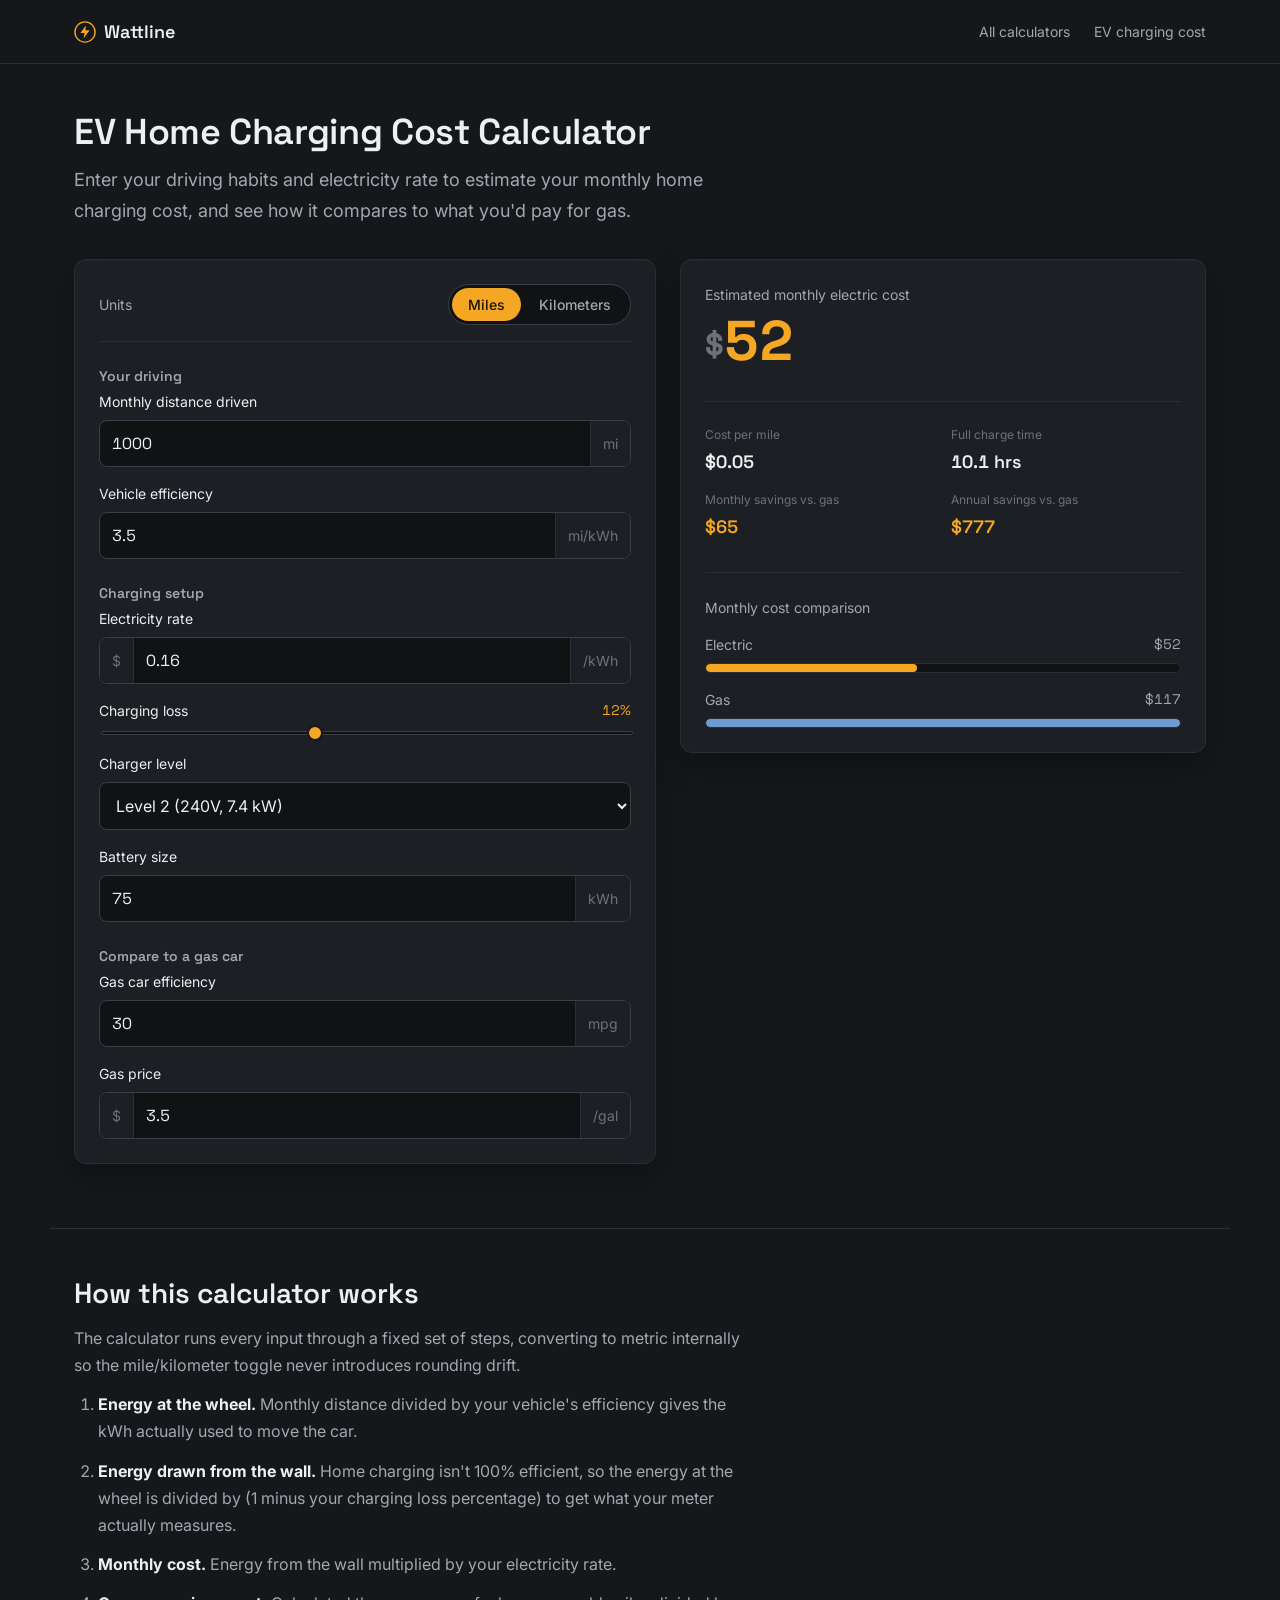
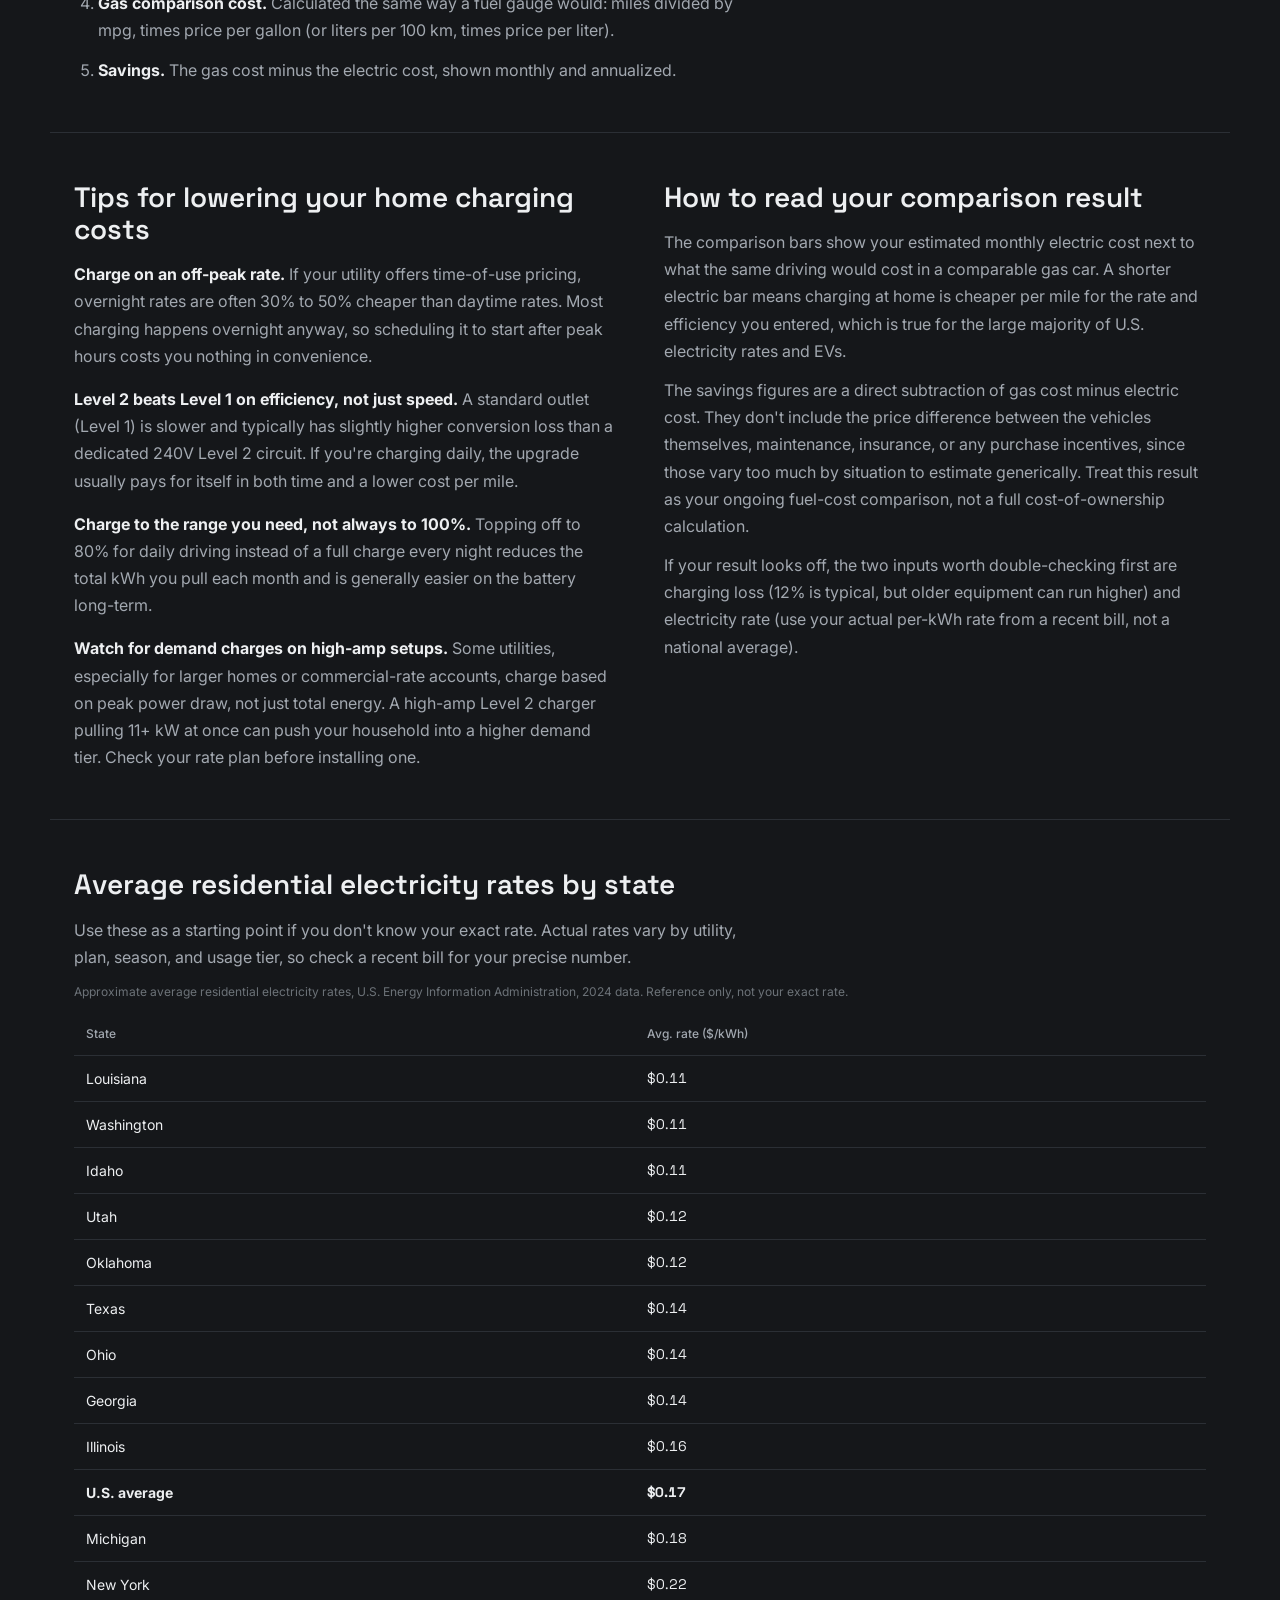
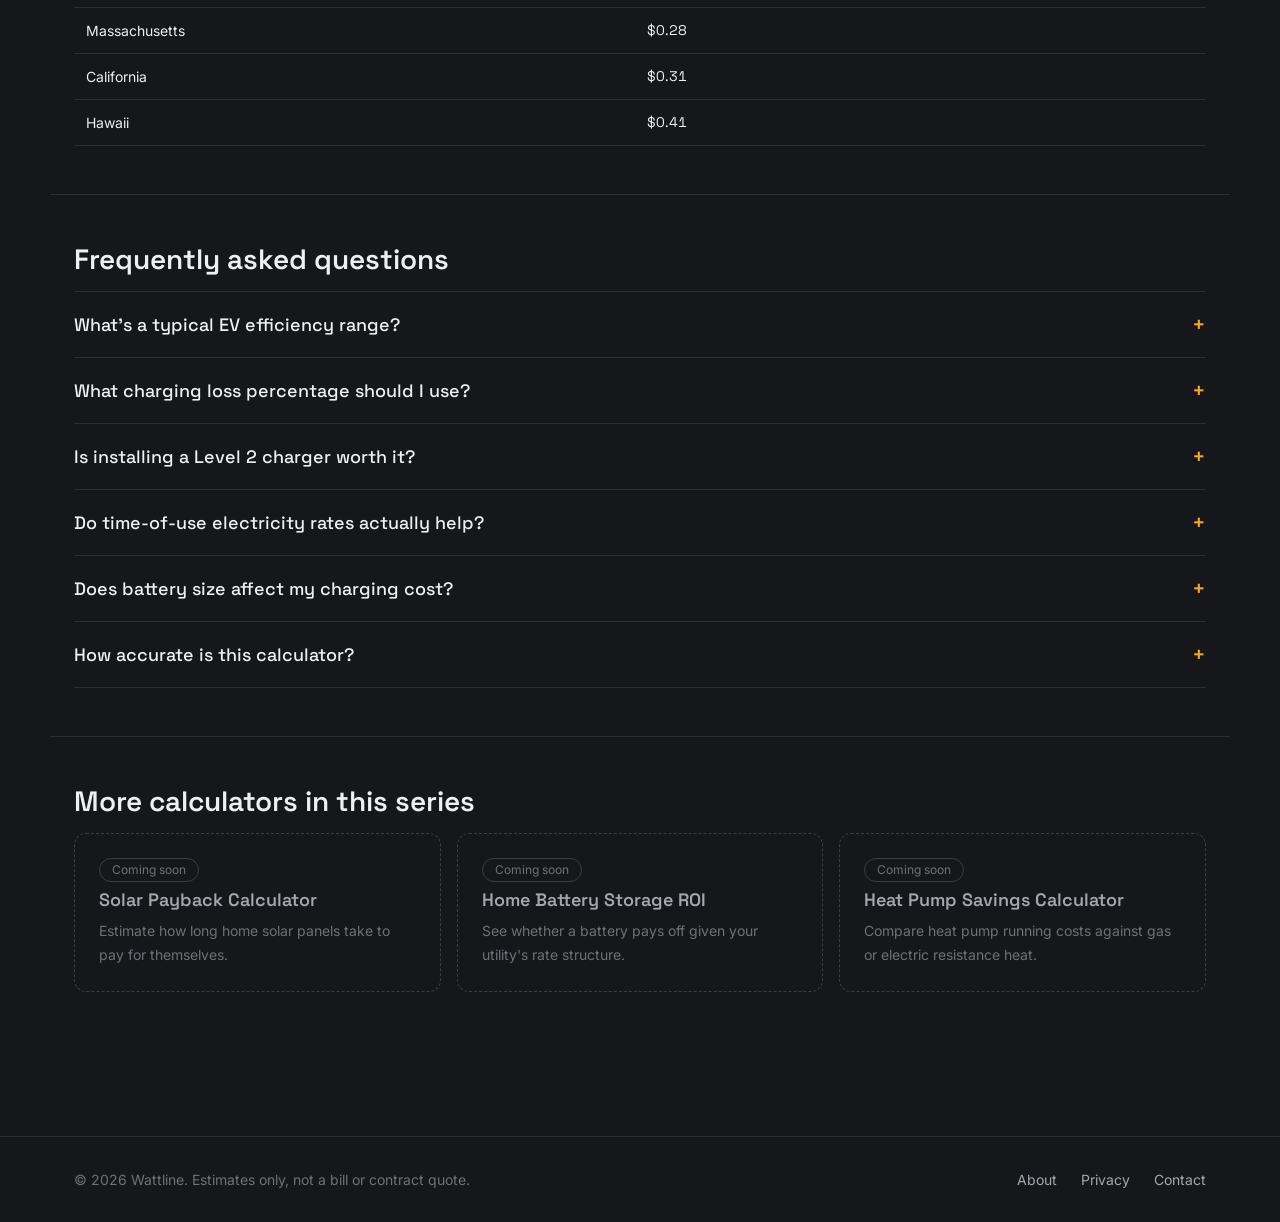
==== ev-charging-calculator/index.html @ 9387ff5a "Initial EV calculator tool Co-Authored-By: Claude Sonnet 5 <noreply@anthropic.com>" ====
<!DOCTYPE html>
<html lang="en">
<head>
  <meta charset="UTF-8" />
  <meta name="viewport" content="width=device-width, initial-scale=1.0" />
  <title>EV Home Charging Cost Calculator | Wattline</title>
  <meta
    name="description"
    content="Estimate your monthly EV home charging cost, compare it to a gas car, and see how much you'll save. Accounts for charging loss, charger level, and electricity rate."
  />
  <link rel="canonical" href="https://wattline.example/ev-charging-calculator/" />

  <meta property="og:type" content="website" />
  <meta property="og:title" content="EV Home Charging Cost Calculator" />
  <meta
    property="og:description"
    content="Estimate your monthly EV home charging cost and see how it compares to gas."
  />
  <meta property="og:url" content="https://wattline.example/ev-charging-calculator/" />

  <link rel="preconnect" href="https://fonts.googleapis.com" />
  <link rel="preconnect" href="https://fonts.gstatic.com" crossorigin />
  <link
    href="https://fonts.googleapis.com/css2?family=Inter:wght@400;500;600&family=Space+Grotesk:wght@500;600;700&display=swap"
    rel="stylesheet"
  />

  <link rel="stylesheet" href="/shared/tokens.css" />
  <link rel="stylesheet" href="/shared/base.css" />
  <link rel="stylesheet" href="style.css" />

  <script type="application/ld+json">
    {
      "@context": "https://schema.org",
      "@type": "FAQPage",
      "mainEntity": [
        {
          "@type": "Question",
          "name": "What's a typical EV efficiency range?",
          "acceptedAnswer": {
            "@type": "Answer",
            "text": "Most electric vehicles fall between roughly 2.5 and 4.5 miles per kWh (about 1.5 to 2.8 km per kWh), depending on the vehicle's size, weight, and driving conditions. Smaller EVs and sedans tend to sit at the efficient end; larger SUVs and trucks sit lower. Cold weather and highway speeds both reduce efficiency."
          }
        },
        {
          "@type": "Question",
          "name": "What charging loss percentage should I use?",
          "acceptedAnswer": {
            "@type": "Answer",
            "text": "Home charging typically loses 8% to 15% of the electricity drawn from the wall before it reaches the battery, mostly as heat during AC-to-DC conversion. 12% is a reasonable default for a Level 2 home charger. Level 1 setups and older equipment can run slightly higher."
          }
        },
        {
          "@type": "Question",
          "name": "Is installing a Level 2 charger worth it?",
          "acceptedAnswer": {
            "@type": "Answer",
            "text": "If you drive more than a short commute daily, yes. Level 1 (a standard outlet) adds only 3 to 5 miles of range per hour, which struggles to keep up with daily driving. Level 2 adds 20 to 40 miles per hour, fully replenishes overnight, and runs slightly more efficiently, which lowers your effective cost per mile."
          }
        },
        {
          "@type": "Question",
          "name": "Do time-of-use electricity rates actually help?",
          "acceptedAnswer": {
            "@type": "Answer",
            "text": "Often, yes. Many utilities offer overnight off-peak rates that run 30% to 50% below the standard rate. Since most home charging happens overnight anyway, shifting or scheduling charging to that window can meaningfully lower your monthly cost without changing anything else about your driving."
          }
        },
        {
          "@type": "Question",
          "name": "Does battery size affect my charging cost?",
          "acceptedAnswer": {
            "@type": "Answer",
            "text": "No. Your monthly cost depends on how far you drive and how efficiently your car uses electricity, not the size of the battery. Battery size only affects how long a full charge takes and how much range you have between charges."
          }
        },
        {
          "@type": "Question",
          "name": "How accurate is this calculator?",
          "acceptedAnswer": {
            "@type": "Answer",
            "text": "It's an estimate built from the inputs you provide. Your actual utility bill can differ based on tiered pricing, time-of-use rates, seasonal adjustments, and any fixed monthly charges your utility applies. Use it to compare scenarios, not as a substitute for your bill."
          }
        }
      ]
    }
  </script>
</head>
<body>
  <div data-include="/shared/header.html"></div>

  <main>
    <section class="page-intro wrap">
      <h1>EV Home Charging Cost Calculator</h1>
      <p class="page-intro__sub">
        Enter your driving habits and electricity rate to estimate your monthly home charging
        cost, and see how it compares to what you'd pay for gas.
      </p>
    </section>

    <section class="calculator wrap" aria-labelledby="calculator-heading">
      <h2 id="calculator-heading" class="sr-only">Charging cost calculator</h2>

      <div class="calculator__grid">
        <form class="panel calc-inputs" id="calc-form">
          <div class="calc-inputs__unit-row">
            <span class="calc-inputs__unit-label">Units</span>
            <div class="unit-toggle" role="group" aria-label="Distance unit">
              <button type="button" class="unit-toggle__option" data-unit="mi" aria-pressed="true">
                Miles
              </button>
              <button type="button" class="unit-toggle__option" data-unit="km" aria-pressed="false">
                Kilometers
              </button>
            </div>
          </div>

          <fieldset class="calc-inputs__group">
            <legend>Your driving</legend>

            <div class="field">
              <label for="distance">Monthly distance driven</label>
              <div class="field__input-row">
                <input type="number" id="distance" name="distance" min="0" step="1" value="1000" inputmode="decimal" />
                <span class="field__suffix" data-suffix="distance">mi</span>
              </div>
            </div>

            <div class="field">
              <label for="efficiency">Vehicle efficiency</label>
              <div class="field__input-row">
                <input type="number" id="efficiency" name="efficiency" min="0.1" step="0.1" value="3.5" inputmode="decimal" />
                <span class="field__suffix" data-suffix="efficiency">mi/kWh</span>
              </div>
            </div>
          </fieldset>

          <fieldset class="calc-inputs__group">
            <legend>Charging setup</legend>

            <div class="field">
              <label for="rate">Electricity rate</label>
              <div class="field__input-row">
                <span class="field__prefix">$</span>
                <input type="number" id="rate" name="rate" min="0" step="0.01" value="0.16" inputmode="decimal" />
                <span class="field__suffix">/kWh</span>
              </div>
            </div>

            <div class="field">
              <label for="loss">
                Charging loss
                <span class="field__value-badge num" id="loss-value">12%</span>
              </label>
              <input type="range" id="loss" name="loss" min="0" max="30" step="1" value="12" />
            </div>

            <div class="field">
              <label for="charger">Charger level</label>
              <select id="charger" name="charger">
                <option value="1.4">Level 1 (standard outlet, 1.4 kW)</option>
                <option value="7.4" selected>Level 2 (240V, 7.4 kW)</option>
                <option value="11.5">Level 2, high-amp (240V, 11.5 kW)</option>
              </select>
            </div>

            <div class="field">
              <label for="battery">Battery size</label>
              <div class="field__input-row">
                <input type="number" id="battery" name="battery" min="1" step="1" value="75" inputmode="decimal" />
                <span class="field__suffix">kWh</span>
              </div>
            </div>
          </fieldset>

          <fieldset class="calc-inputs__group">
            <legend>Compare to a gas car</legend>

            <div class="field">
              <label for="gas-efficiency">Gas car efficiency</label>
              <div class="field__input-row">
                <input type="number" id="gas-efficiency" name="gasEfficiency" min="1" step="0.1" value="30" inputmode="decimal" />
                <span class="field__suffix" data-suffix="gasEfficiency">mpg</span>
              </div>
            </div>

            <div class="field">
              <label for="gas-price">Gas price</label>
              <div class="field__input-row">
                <span class="field__prefix">$</span>
                <input type="number" id="gas-price" name="gasPrice" min="0" step="0.01" value="3.50" inputmode="decimal" />
                <span class="field__suffix" data-suffix="gasPriceUnit">/gal</span>
              </div>
            </div>
          </fieldset>
        </form>

        <div class="panel meter" aria-live="polite">
          <p class="meter__label">Estimated monthly electric cost</p>
          <p class="meter__value">
            <span class="meter__currency">$</span><span class="num" id="out-monthly-cost">0</span>
          </p>

          <div class="meter__stats">
            <div class="meter__stat">
              <span class="meter__stat-label">Cost per <span data-unit-word="mi">mile</span></span>
              <span class="meter__stat-value num" id="out-cost-per-distance">$0.00</span>
            </div>
            <div class="meter__stat">
              <span class="meter__stat-label">Full charge time</span>
              <span class="meter__stat-value num" id="out-charge-time">0 hrs</span>
            </div>
            <div class="meter__stat">
              <span class="meter__stat-label">Monthly savings vs. gas</span>
              <span class="meter__stat-value num meter__stat-value--amber" id="out-monthly-savings">$0</span>
            </div>
            <div class="meter__stat">
              <span class="meter__stat-label">Annual savings vs. gas</span>
              <span class="meter__stat-value num meter__stat-value--amber" id="out-annual-savings">$0</span>
            </div>
          </div>

          <div class="meter__compare">
            <p class="meter__compare-label">Monthly cost comparison</p>

            <div class="compare-bar">
              <div class="compare-bar__head">
                <span>Electric</span>
                <span class="num" id="out-bar-electric-value">$0</span>
              </div>
              <div class="compare-bar__track">
                <div class="compare-bar__fill compare-bar__fill--amber" id="out-bar-electric" style="width: 0%"></div>
              </div>
            </div>

            <div class="compare-bar">
              <div class="compare-bar__head">
                <span>Gas</span>
                <span class="num" id="out-bar-gas-value">$0</span>
              </div>
              <div class="compare-bar__track">
                <div class="compare-bar__fill compare-bar__fill--blue" id="out-bar-gas" style="width: 0%"></div>
              </div>
            </div>
          </div>
        </div>
      </div>
    </section>

    <section class="content-block wrap" aria-labelledby="methodology-heading">
      <h2 id="methodology-heading">How this calculator works</h2>
      <p>
        The calculator runs every input through a fixed set of steps, converting to metric
        internally so the mile/kilometer toggle never introduces rounding drift.
      </p>
      <ol class="method-list">
        <li>
          <strong>Energy at the wheel.</strong> Monthly distance divided by your vehicle's
          efficiency gives the kWh actually used to move the car.
        </li>
        <li>
          <strong>Energy drawn from the wall.</strong> Home charging isn't 100% efficient, so
          the energy at the wheel is divided by (1 minus your charging loss percentage) to get
          what your meter actually measures.
        </li>
        <li>
          <strong>Monthly cost.</strong> Energy from the wall multiplied by your electricity
          rate.
        </li>
        <li>
          <strong>Gas comparison cost.</strong> Calculated the same way a fuel gauge would: miles
          divided by mpg, times price per gallon (or liters per 100 km, times price per liter).
        </li>
        <li>
          <strong>Savings.</strong> The gas cost minus the electric cost, shown monthly and
          annualized.
        </li>
      </ol>
    </section>

    <section class="content-block content-block--articles wrap">
      <article class="article">
        <h2>Tips for lowering your home charging costs</h2>
        <ul class="article__list">
          <li>
            <strong>Charge on an off-peak rate.</strong> If your utility offers time-of-use
            pricing, overnight rates are often 30% to 50% cheaper than daytime rates. Most
            charging happens overnight anyway, so scheduling it to start after peak hours costs
            you nothing in convenience.
          </li>
          <li>
            <strong>Level 2 beats Level 1 on efficiency, not just speed.</strong> A standard
            outlet (Level 1) is slower and typically has slightly higher conversion loss than a
            dedicated 240V Level 2 circuit. If you're charging daily, the upgrade usually pays
            for itself in both time and a lower cost per mile.
          </li>
          <li>
            <strong>Charge to the range you need, not always to 100%.</strong> Topping off to
            80% for daily driving instead of a full charge every night reduces the total kWh you
            pull each month and is generally easier on the battery long-term.
          </li>
          <li>
            <strong>Watch for demand charges on high-amp setups.</strong> Some utilities,
            especially for larger homes or commercial-rate accounts, charge based on peak power
            draw, not just total energy. A high-amp Level 2 charger pulling 11+ kW at once can
            push your household into a higher demand tier. Check your rate plan before installing
            one.
          </li>
        </ul>
      </article>

      <article class="article">
        <h2>How to read your comparison result</h2>
        <p>
          The comparison bars show your estimated monthly electric cost next to what the same
          driving would cost in a comparable gas car. A shorter electric bar means charging at
          home is cheaper per mile for the rate and efficiency you entered, which is true for
          the large majority of U.S. electricity rates and EVs.
        </p>
        <p>
          The savings figures are a direct subtraction of gas cost minus electric cost. They
          don't include the price difference between the vehicles themselves, maintenance,
          insurance, or any purchase incentives, since those vary too much by situation to
          estimate generically. Treat this result as your ongoing fuel-cost comparison, not a
          full cost-of-ownership calculation.
        </p>
        <p>
          If your result looks off, the two inputs worth double-checking first are charging loss
          (12% is typical, but older equipment can run higher) and electricity rate (use your
          actual per-kWh rate from a recent bill, not a national average).
        </p>
      </article>
    </section>

    <section class="content-block wrap" aria-labelledby="rates-heading">
      <h2 id="rates-heading">Average residential electricity rates by state</h2>
      <p>
        Use these as a starting point if you don't know your exact rate. Actual rates vary by
        utility, plan, season, and usage tier, so check a recent bill for your precise number.
      </p>
      <table class="data-table">
        <caption>
          Approximate average residential electricity rates, U.S. Energy Information
          Administration, 2024 data. Reference only, not your exact rate.
        </caption>
        <thead>
          <tr>
            <th scope="col">State</th>
            <th scope="col">Avg. rate ($/kWh)</th>
          </tr>
        </thead>
        <tbody>
          <tr><td>Louisiana</td><td class="num">$0.11</td></tr>
          <tr><td>Washington</td><td class="num">$0.11</td></tr>
          <tr><td>Idaho</td><td class="num">$0.11</td></tr>
          <tr><td>Utah</td><td class="num">$0.12</td></tr>
          <tr><td>Oklahoma</td><td class="num">$0.12</td></tr>
          <tr><td>Texas</td><td class="num">$0.14</td></tr>
          <tr><td>Ohio</td><td class="num">$0.14</td></tr>
          <tr><td>Georgia</td><td class="num">$0.14</td></tr>
          <tr><td>Illinois</td><td class="num">$0.16</td></tr>
          <tr><td><strong>U.S. average</strong></td><td class="num"><strong>$0.17</strong></td></tr>
          <tr><td>Michigan</td><td class="num">$0.18</td></tr>
          <tr><td>New York</td><td class="num">$0.22</td></tr>
          <tr><td>Massachusetts</td><td class="num">$0.28</td></tr>
          <tr><td>California</td><td class="num">$0.31</td></tr>
          <tr><td>Hawaii</td><td class="num">$0.41</td></tr>
        </tbody>
      </table>
    </section>

    <section class="content-block wrap" aria-labelledby="faq-heading">
      <h2 id="faq-heading">Frequently asked questions</h2>
      <div class="accordion" id="faq-accordion">
        <details class="accordion-item">
          <summary>What's a typical EV efficiency range?</summary>
          <div class="accordion-item__body">
            <p>
              Most electric vehicles fall between roughly 2.5 and 4.5 miles per kWh (about 1.5 to
              2.8 km per kWh), depending on the vehicle's size, weight, and driving conditions.
              Smaller EVs and sedans tend to sit at the efficient end; larger SUVs and trucks sit
              lower. Cold weather and highway speeds both reduce efficiency.
            </p>
          </div>
        </details>

        <details class="accordion-item">
          <summary>What charging loss percentage should I use?</summary>
          <div class="accordion-item__body">
            <p>
              Home charging typically loses 8% to 15% of the electricity drawn from the wall
              before it reaches the battery, mostly as heat during AC-to-DC conversion. 12% is a
              reasonable default for a Level 2 home charger. Level 1 setups and older equipment
              can run slightly higher.
            </p>
          </div>
        </details>

        <details class="accordion-item">
          <summary>Is installing a Level 2 charger worth it?</summary>
          <div class="accordion-item__body">
            <p>
              If you drive more than a short commute daily, yes. Level 1 (a standard outlet)
              adds only 3 to 5 miles of range per hour, which struggles to keep up with daily
              driving. Level 2 adds 20 to 40 miles per hour, fully replenishes overnight, and
              runs slightly more efficiently, which lowers your effective cost per mile.
            </p>
          </div>
        </details>

        <details class="accordion-item">
          <summary>Do time-of-use electricity rates actually help?</summary>
          <div class="accordion-item__body">
            <p>
              Often, yes. Many utilities offer overnight off-peak rates that run 30% to 50%
              below the standard rate. Since most home charging happens overnight anyway,
              shifting or scheduling charging to that window can meaningfully lower your monthly
              cost without changing anything else about your driving.
            </p>
          </div>
        </details>

        <details class="accordion-item">
          <summary>Does battery size affect my charging cost?</summary>
          <div class="accordion-item__body">
            <p>
              No. Your monthly cost depends on how far you drive and how efficiently your car
              uses electricity, not the size of the battery. Battery size only affects how long
              a full charge takes and how much range you have between charges.
            </p>
          </div>
        </details>

        <details class="accordion-item">
          <summary>How accurate is this calculator?</summary>
          <div class="accordion-item__body">
            <p>
              It's an estimate built from the inputs you provide. Your actual utility bill can
              differ based on tiered pricing, time-of-use rates, seasonal adjustments, and any
              fixed monthly charges your utility applies. Use it to compare scenarios, not as a
              substitute for your bill.
            </p>
          </div>
        </details>
      </div>
    </section>

    <section class="content-block related-tools wrap" aria-labelledby="related-heading">
      <h2 id="related-heading">More calculators in this series</h2>
      <div class="related-tools__grid">
        <div class="related-tools__card related-tools__card--ghost">
          <span class="related-tools__badge">Coming soon</span>
          <h3>Solar Payback Calculator</h3>
          <p>Estimate how long home solar panels take to pay for themselves.</p>
        </div>
        <div class="related-tools__card related-tools__card--ghost">
          <span class="related-tools__badge">Coming soon</span>
          <h3>Home Battery Storage ROI</h3>
          <p>See whether a battery pays off given your utility's rate structure.</p>
        </div>
        <div class="related-tools__card related-tools__card--ghost">
          <span class="related-tools__badge">Coming soon</span>
          <h3>Heat Pump Savings Calculator</h3>
          <p>Compare heat pump running costs against gas or electric resistance heat.</p>
        </div>
      </div>
    </section>
  </main>

  <div data-include="/shared/footer.html"></div>

  <script src="/shared/include.js"></script>
  <script src="/shared/units.js"></script>
  <script src="calculator.js"></script>
</body>
</html>
---- shared/tokens.css ----
/*
  Design tokens shared by every tool in this network.
  Import this file first, before any page-specific stylesheet.
  Do not redefine these values locally — extend with new tokens instead.
*/

:root {
  /* ---- Color: surfaces (dark graphite, never pure black) ---- */
  --color-bg: #15171a;
  --color-bg-elevated: #1c1f23;
  --color-bg-inset: #101214;
  --color-border: #2b2f35;
  --color-border-strong: #3a3f46;

  /* ---- Color: text ---- */
  --color-text-primary: #edeff1;
  --color-text-secondary: #a2a8b0;
  --color-text-tertiary: #6c7278;

  /* ---- Color: accents ---- */
  --color-amber: #f5a623;
  --color-amber-soft: #f5a62326;
  --color-amber-strong: #ffbf4d;
  --color-blue: #6f9bd1;
  --color-blue-soft: #6f9bd126;
  --color-danger: #e0605a;
  --color-success: #6fb582;

  /* ---- Focus ring ---- */
  --color-focus-ring: #f5a623;

  /* ---- Type families ---- */
  --font-display: "Space Grotesk", "Segoe UI", system-ui, sans-serif;
  --font-body: "Inter", "Segoe UI", system-ui, sans-serif;

  /* ---- Type scale ---- */
  --text-xs: 0.75rem;
  --text-sm: 0.875rem;
  --text-base: 1rem;
  --text-md: 1.125rem;
  --text-lg: 1.375rem;
  --text-xl: 1.75rem;
  --text-2xl: 2.25rem;
  --text-3xl: clamp(2.5rem, 5vw, 3.5rem);

  --leading-tight: 1.15;
  --leading-normal: 1.5;
  --leading-relaxed: 1.7;

  /* ---- Spacing scale (4px base) ---- */
  --space-1: 0.25rem;
  --space-2: 0.5rem;
  --space-3: 0.75rem;
  --space-4: 1rem;
  --space-5: 1.5rem;
  --space-6: 2rem;
  --space-7: 3rem;
  --space-8: 4rem;
  --space-9: 6rem;

  /* ---- Radius (shape lock: inputs 8px, cards/panels 12px, pills/switches full) ---- */
  --radius-sm: 8px;
  --radius-md: 12px;
  --radius-full: 999px;

  /* ---- Shadow (tinted to background hue, never pure black) ---- */
  --shadow-panel: 0 1px 0 rgb(255 255 255 / 0.02) inset, 0 12px 32px rgb(0 0 0 / 0.28);

  /* ---- Motion (MOTION_INTENSITY: 2 — fast, functional, no flourish) ---- */
  --ease-standard: cubic-bezier(0.4, 0, 0.2, 1);
  --duration-fast: 120ms;
  --duration-base: 180ms;

  /* ---- Layout ---- */
  --content-max: 1180px;
  --nav-height: 64px;
}

@media (prefers-reduced-motion: reduce) {
  :root {
    --duration-fast: 0ms;
    --duration-base: 0ms;
  }
}
---- shared/base.css ----
/*
  Shared base styles: reset, typography, and reusable components
  (nav, footer, buttons, panels, accordion, table, unit toggle).
  Import after tokens.css. Page-specific stylesheets should only
  add layout and content unique to that tool.
*/

*,
*::before,
*::after {
  box-sizing: border-box;
}

html {
  color-scheme: dark;
}

body {
  margin: 0;
  background: var(--color-bg);
  color: var(--color-text-primary);
  font-family: var(--font-body);
  font-size: var(--text-base);
  line-height: var(--leading-normal);
  -webkit-font-smoothing: antialiased;
}

img,
svg {
  display: block;
  max-width: 100%;
}

a {
  color: inherit;
}

h1,
h2,
h3,
h4 {
  font-family: var(--font-display);
  font-weight: 600;
  line-height: var(--leading-tight);
  margin: 0;
}

p {
  margin: 0;
}

ul,
ol {
  margin: 0;
  padding: 0;
}

button,
input,
select {
  font-family: inherit;
  font-size: inherit;
  color: inherit;
}

/* Numeric display: tabular figures so live-updating numbers don't jitter */
.num,
.js-num {
  font-family: var(--font-display);
  font-variant-numeric: tabular-nums;
  font-feature-settings: "tnum" 1;
}

:focus-visible {
  outline: 2px solid var(--color-focus-ring);
  outline-offset: 2px;
  border-radius: var(--radius-sm);
}

.wrap {
  max-width: var(--content-max);
  margin-inline: auto;
  padding-inline: var(--space-5);
}

@media (max-width: 640px) {
  .wrap {
    padding-inline: var(--space-4);
  }
}

/* ---------------------------------- Nav ---------------------------------- */

.site-nav {
  height: var(--nav-height);
  display: flex;
  align-items: center;
  border-bottom: 1px solid var(--color-border);
  background: var(--color-bg);
  position: sticky;
  top: 0;
  z-index: 20;
}

.site-nav__inner {
  width: 100%;
  display: flex;
  align-items: center;
  justify-content: space-between;
  gap: var(--space-4);
}

.site-nav__brand {
  display: flex;
  align-items: center;
  gap: var(--space-2);
  font-family: var(--font-display);
  font-weight: 600;
  font-size: var(--text-md);
  text-decoration: none;
  color: var(--color-text-primary);
  white-space: nowrap;
}

.site-nav__brand-mark {
  width: 22px;
  height: 22px;
  flex: none;
}

.site-nav__links {
  display: flex;
  align-items: center;
  gap: var(--space-5);
  font-size: var(--text-sm);
  color: var(--color-text-secondary);
}

.site-nav__links a {
  text-decoration: none;
  transition: color var(--duration-fast) var(--ease-standard);
}

.site-nav__links a:hover {
  color: var(--color-text-primary);
}

/* --------------------------------- Footer --------------------------------- */

.site-footer {
  border-top: 1px solid var(--color-border);
  margin-top: var(--space-9);
  padding-block: var(--space-6);
}

.site-footer__inner {
  display: flex;
  flex-wrap: wrap;
  align-items: center;
  justify-content: space-between;
  gap: var(--space-4);
  font-size: var(--text-sm);
  color: var(--color-text-tertiary);
}

.site-footer__links {
  display: flex;
  gap: var(--space-5);
}

.site-footer__links a {
  text-decoration: none;
  color: var(--color-text-secondary);
}

.site-footer__links a:hover {
  color: var(--color-text-primary);
}

/* --------------------------------- Buttons --------------------------------- */

.btn {
  display: inline-flex;
  align-items: center;
  justify-content: center;
  gap: var(--space-2);
  padding: var(--space-3) var(--space-5);
  border-radius: var(--radius-sm);
  border: 1px solid var(--color-border-strong);
  background: var(--color-bg-elevated);
  color: var(--color-text-primary);
  font-size: var(--text-sm);
  font-weight: 500;
  text-decoration: none;
  cursor: pointer;
  transition: transform var(--duration-fast) var(--ease-standard),
    border-color var(--duration-fast) var(--ease-standard);
}

.btn:hover {
  border-color: var(--color-amber);
}

.btn:active {
  transform: scale(0.98);
}

/* ---------------------------------- Panel ---------------------------------- */

.panel {
  background: var(--color-bg-elevated);
  border: 1px solid var(--color-border);
  border-radius: var(--radius-md);
  box-shadow: var(--shadow-panel);
}

/* -------------------------------- Unit toggle -------------------------------- */

.unit-toggle {
  display: inline-flex;
  border: 1px solid var(--color-border-strong);
  border-radius: var(--radius-full);
  background: var(--color-bg-inset);
  padding: 3px;
  gap: 2px;
}

.unit-toggle__option {
  border: none;
  background: transparent;
  color: var(--color-text-secondary);
  font-size: var(--text-sm);
  font-weight: 500;
  padding: var(--space-2) var(--space-4);
  border-radius: var(--radius-full);
  cursor: pointer;
  transition: background var(--duration-base) var(--ease-standard),
    color var(--duration-base) var(--ease-standard);
}

.unit-toggle__option[aria-pressed="true"] {
  background: var(--color-amber);
  color: #1a1300;
}

.unit-toggle__option:not([aria-pressed="true"]):hover {
  color: var(--color-text-primary);
}

/* --------------------------------- Accordion --------------------------------- */

.accordion-item {
  border-bottom: 1px solid var(--color-border);
}

.accordion-item:first-child {
  border-top: 1px solid var(--color-border);
}

.accordion-item summary {
  list-style: none;
  cursor: pointer;
  padding: var(--space-4) 0;
  display: flex;
  align-items: center;
  justify-content: space-between;
  gap: var(--space-4);
  font-family: var(--font-display);
  font-weight: 500;
  font-size: var(--text-md);
}

.accordion-item summary::-webkit-details-marker {
  display: none;
}

.accordion-item summary::after {
  content: "+";
  flex: none;
  font-size: var(--text-lg);
  color: var(--color-amber);
  transition: transform var(--duration-base) var(--ease-standard);
}

.accordion-item[open] summary::after {
  transform: rotate(45deg);
}

.accordion-item__body {
  padding-bottom: var(--space-4);
  color: var(--color-text-secondary);
  line-height: var(--leading-relaxed);
  max-width: 68ch;
}

/* ----------------------------------- Table ----------------------------------- */

.data-table {
  width: 100%;
  border-collapse: collapse;
  font-size: var(--text-sm);
}

.data-table caption {
  text-align: left;
  color: var(--color-text-tertiary);
  font-size: var(--text-xs);
  margin-bottom: var(--space-3);
}

.data-table th,
.data-table td {
  text-align: left;
  padding: var(--space-3) var(--space-3);
  border-bottom: 1px solid var(--color-border);
}

.data-table th {
  color: var(--color-text-secondary);
  font-weight: 500;
  font-size: var(--text-xs);
  text-transform: none;
}

.data-table td.num {
  color: var(--color-text-primary);
}

@media (max-width: 640px) {
  .data-table {
    font-size: var(--text-xs);
  }

  .data-table th,
  .data-table td {
    padding: var(--space-2);
  }
}

@media (prefers-reduced-motion: reduce) {
  * {
    animation-duration: 0.001ms !important;
    animation-iteration-count: 1 !important;
    transition-duration: 0.001ms !important;
  }
}
---- ev-charging-calculator/style.css ----
/* Page-specific styles for the EV Home Charging Cost Calculator. */

.sr-only {
  position: absolute;
  width: 1px;
  height: 1px;
  padding: 0;
  margin: -1px;
  overflow: hidden;
  clip: rect(0, 0, 0, 0);
  white-space: nowrap;
  border: 0;
}

/* ------------------------------- Page intro ------------------------------- */

.page-intro {
  padding-block: var(--space-7) var(--space-6);
}

.page-intro h1 {
  font-size: var(--text-2xl);
  letter-spacing: -0.01em;
}

.page-intro__sub {
  margin-top: var(--space-3);
  max-width: 62ch;
  color: var(--color-text-secondary);
  font-size: var(--text-md);
  line-height: var(--leading-relaxed);
}

/* -------------------------------- Calculator -------------------------------- */

.calculator {
  padding-bottom: var(--space-8);
}

.calculator__grid {
  display: grid;
  grid-template-columns: 1.05fr 0.95fr;
  gap: var(--space-5);
  align-items: start;
}

@media (max-width: 900px) {
  .calculator__grid {
    grid-template-columns: 1fr;
  }
}

.calc-inputs {
  padding: var(--space-5);
  display: flex;
  flex-direction: column;
  gap: var(--space-5);
}

.calc-inputs__unit-row {
  display: flex;
  align-items: center;
  justify-content: space-between;
  padding-bottom: var(--space-4);
  border-bottom: 1px solid var(--color-border);
}

.calc-inputs__unit-label {
  font-size: var(--text-sm);
  color: var(--color-text-secondary);
}

.calc-inputs__group {
  border: none;
  padding: 0;
  margin: 0;
  display: flex;
  flex-direction: column;
  gap: var(--space-4);
}

.calc-inputs__group legend {
  font-family: var(--font-display);
  font-size: var(--text-sm);
  font-weight: 600;
  color: var(--color-text-secondary);
  padding: 0;
  margin-bottom: var(--space-1);
  text-transform: none;
}

.field {
  display: flex;
  flex-direction: column;
  gap: var(--space-2);
}

.field label {
  font-size: var(--text-sm);
  color: var(--color-text-primary);
  display: flex;
  align-items: center;
  justify-content: space-between;
  gap: var(--space-2);
}

.field__value-badge {
  color: var(--color-amber);
  font-size: var(--text-sm);
}

.field__input-row {
  display: flex;
  align-items: stretch;
  border: 1px solid var(--color-border-strong);
  border-radius: var(--radius-sm);
  background: var(--color-bg-inset);
  overflow: hidden;
}

.field__input-row:focus-within {
  border-color: var(--color-amber);
}

.field__input-row input {
  flex: 1;
  min-width: 0;
  background: transparent;
  border: none;
  padding: var(--space-3) var(--space-3);
  font-family: var(--font-display);
  font-variant-numeric: tabular-nums;
}

.field__input-row input:focus {
  outline: none;
}

.field__prefix,
.field__suffix {
  display: flex;
  align-items: center;
  padding-inline: var(--space-3);
  color: var(--color-text-tertiary);
  font-size: var(--text-sm);
  background: var(--color-bg-elevated);
}

.field__prefix {
  border-right: 1px solid var(--color-border);
}

.field__suffix {
  border-left: 1px solid var(--color-border);
  white-space: nowrap;
}

.field select {
  background: var(--color-bg-inset);
  border: 1px solid var(--color-border-strong);
  border-radius: var(--radius-sm);
  padding: var(--space-3);
  width: 100%;
}

.field select:focus {
  border-color: var(--color-amber);
  outline: none;
}

/* Range slider */
.field input[type="range"] {
  -webkit-appearance: none;
  appearance: none;
  width: 100%;
  height: 4px;
  border-radius: var(--radius-full);
  background: var(--color-bg-inset);
  border: 1px solid var(--color-border-strong);
}

.field input[type="range"]::-webkit-slider-thumb {
  -webkit-appearance: none;
  appearance: none;
  width: 16px;
  height: 16px;
  border-radius: 50%;
  background: var(--color-amber);
  cursor: pointer;
  border: 2px solid var(--color-bg);
}

.field input[type="range"]::-moz-range-thumb {
  width: 16px;
  height: 16px;
  border-radius: 50%;
  background: var(--color-amber);
  cursor: pointer;
  border: 2px solid var(--color-bg);
}

/* ---------------------------------- Meter ---------------------------------- */

.meter {
  padding: var(--space-5);
  position: sticky;
  top: calc(var(--nav-height) + var(--space-4));
}

@media (max-width: 900px) {
  .meter {
    position: static;
  }
}

.meter__label {
  font-size: var(--text-sm);
  color: var(--color-text-secondary);
}

.meter__value {
  margin-top: var(--space-2);
  font-family: var(--font-display);
  font-size: var(--text-3xl);
  font-weight: 700;
  color: var(--color-amber);
  line-height: 1;
}

.meter__currency {
  font-size: 0.55em;
  vertical-align: 0.15em;
  color: var(--color-text-tertiary);
}

.meter__stats {
  margin-top: var(--space-6);
  display: grid;
  grid-template-columns: 1fr 1fr;
  gap: var(--space-4);
  border-top: 1px solid var(--color-border);
  padding-top: var(--space-5);
}

.meter__stat {
  display: flex;
  flex-direction: column;
  gap: var(--space-1);
}

.meter__stat-label {
  font-size: var(--text-xs);
  color: var(--color-text-tertiary);
}

.meter__stat-value {
  font-size: var(--text-md);
  font-weight: 600;
}

.meter__stat-value--amber {
  color: var(--color-amber);
}

.meter__compare {
  margin-top: var(--space-6);
  border-top: 1px solid var(--color-border);
  padding-top: var(--space-5);
}

.meter__compare-label {
  font-size: var(--text-sm);
  color: var(--color-text-secondary);
  margin-bottom: var(--space-4);
}

.compare-bar {
  margin-bottom: var(--space-4);
}

.compare-bar:last-child {
  margin-bottom: 0;
}

.compare-bar__head {
  display: flex;
  justify-content: space-between;
  font-size: var(--text-sm);
  margin-bottom: var(--space-2);
  color: var(--color-text-secondary);
}

.compare-bar__track {
  height: 10px;
  border-radius: var(--radius-full);
  background: var(--color-bg-inset);
  border: 1px solid var(--color-border);
  overflow: hidden;
}

.compare-bar__fill {
  height: 100%;
  border-radius: var(--radius-full);
  transition: width var(--duration-base) var(--ease-standard);
}

.compare-bar__fill--amber {
  background: var(--color-amber);
}

.compare-bar__fill--blue {
  background: var(--color-blue);
}

/* ------------------------------- Content blocks ------------------------------- */

.content-block {
  padding-block: var(--space-7);
  border-top: 1px solid var(--color-border);
}

.content-block h2 {
  font-size: var(--text-xl);
  margin-bottom: var(--space-4);
}

.content-block > p {
  color: var(--color-text-secondary);
  line-height: var(--leading-relaxed);
  max-width: 68ch;
  margin-bottom: var(--space-3);
}

.method-list {
  display: flex;
  flex-direction: column;
  gap: var(--space-3);
  max-width: 68ch;
  padding-left: var(--space-5);
  color: var(--color-text-secondary);
  line-height: var(--leading-relaxed);
}

.method-list strong {
  color: var(--color-text-primary);
}

.content-block--articles {
  display: grid;
  grid-template-columns: 1fr 1fr;
  gap: var(--space-7);
}

@media (max-width: 800px) {
  .content-block--articles {
    grid-template-columns: 1fr;
    gap: var(--space-6);
  }
}

.article p,
.article__list {
  color: var(--color-text-secondary);
  line-height: var(--leading-relaxed);
}

.article__list {
  display: flex;
  flex-direction: column;
  gap: var(--space-4);
  list-style: none;
  margin-top: var(--space-4);
}

.article__list strong {
  color: var(--color-text-primary);
}

.article p {
  margin-top: var(--space-3);
}

/* --------------------------------- Related --------------------------------- */

.related-tools__grid {
  display: grid;
  grid-template-columns: repeat(3, 1fr);
  gap: var(--space-4);
}

@media (max-width: 800px) {
  .related-tools__grid {
    grid-template-columns: 1fr;
  }
}

.related-tools__card {
  border: 1px dashed var(--color-border-strong);
  border-radius: var(--radius-md);
  padding: var(--space-5);
  display: flex;
  flex-direction: column;
  gap: var(--space-2);
}

.related-tools__card h3 {
  font-size: var(--text-md);
  color: var(--color-text-secondary);
}

.related-tools__card p {
  font-size: var(--text-sm);
  color: var(--color-text-tertiary);
  line-height: var(--leading-relaxed);
}

.related-tools__badge {
  align-self: flex-start;
  font-size: var(--text-xs);
  color: var(--color-text-tertiary);
  border: 1px solid var(--color-border-strong);
  border-radius: var(--radius-full);
  padding: 2px var(--space-3);
}
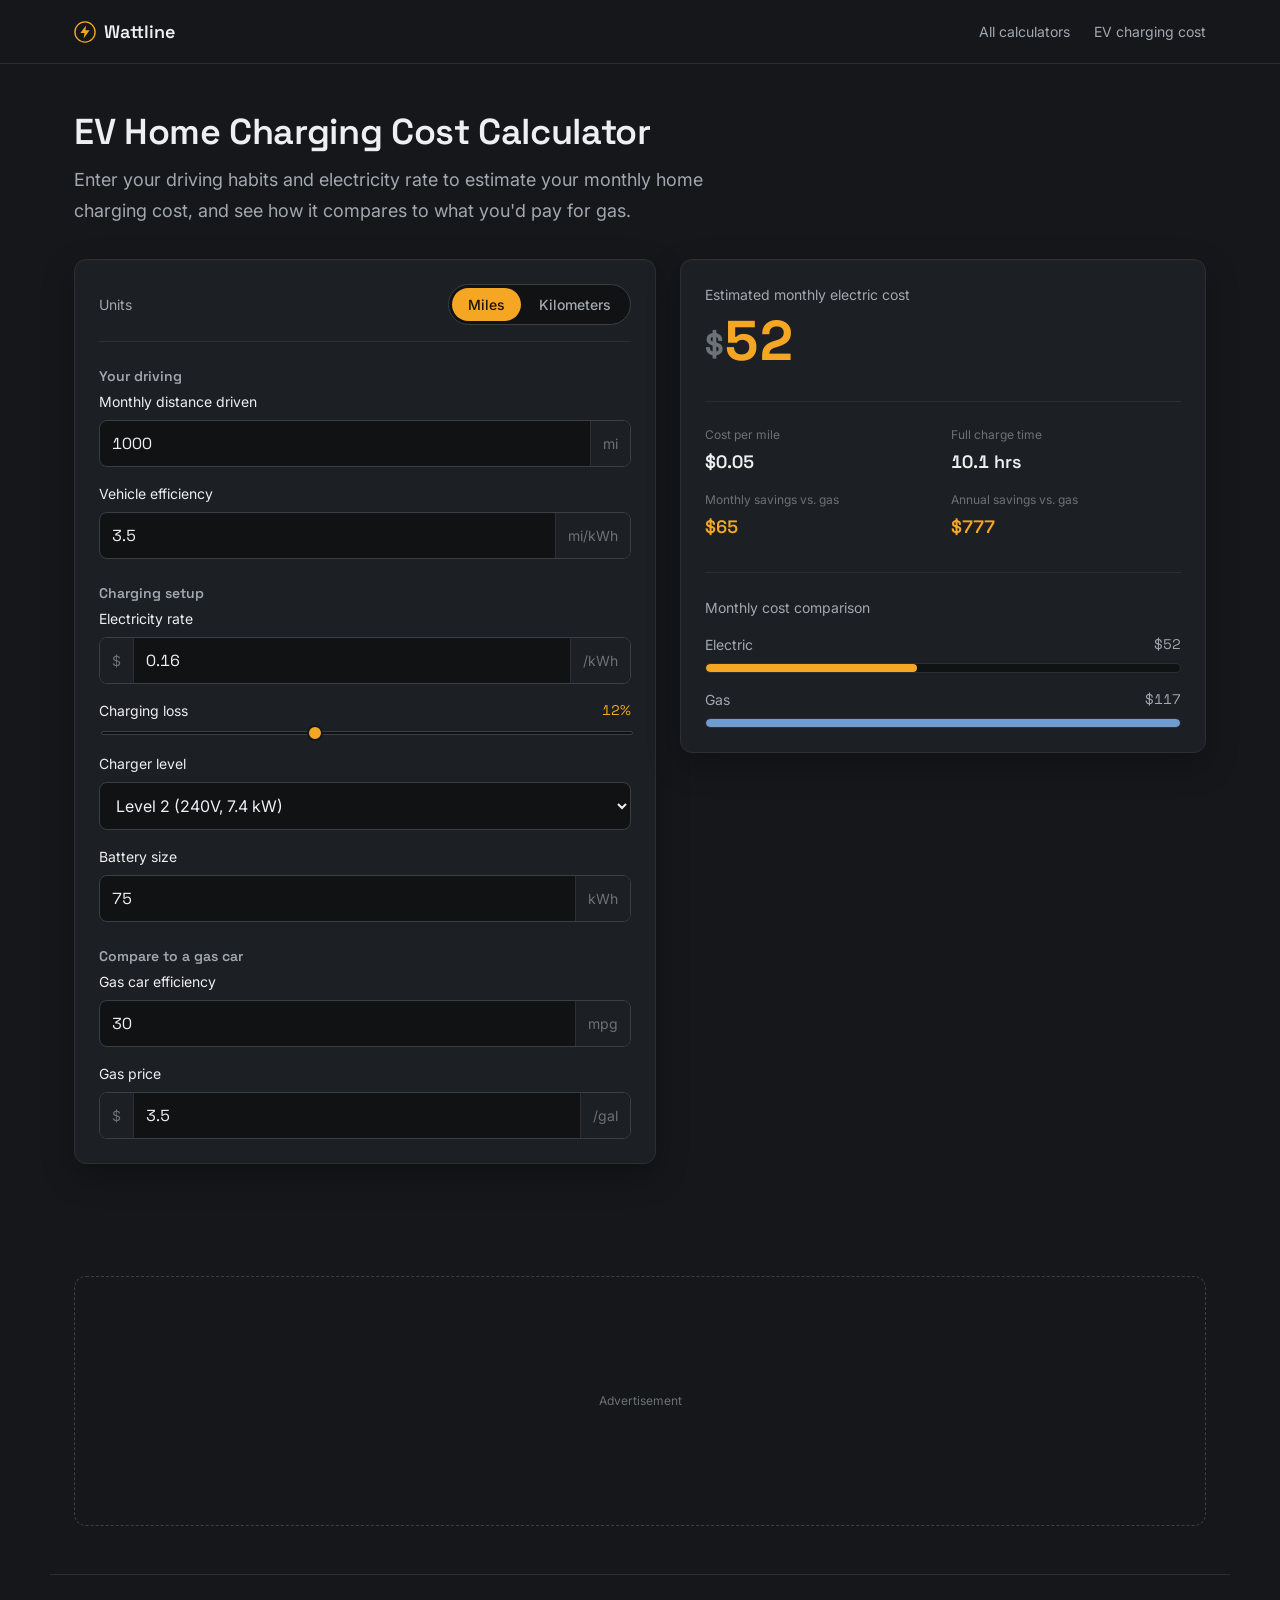
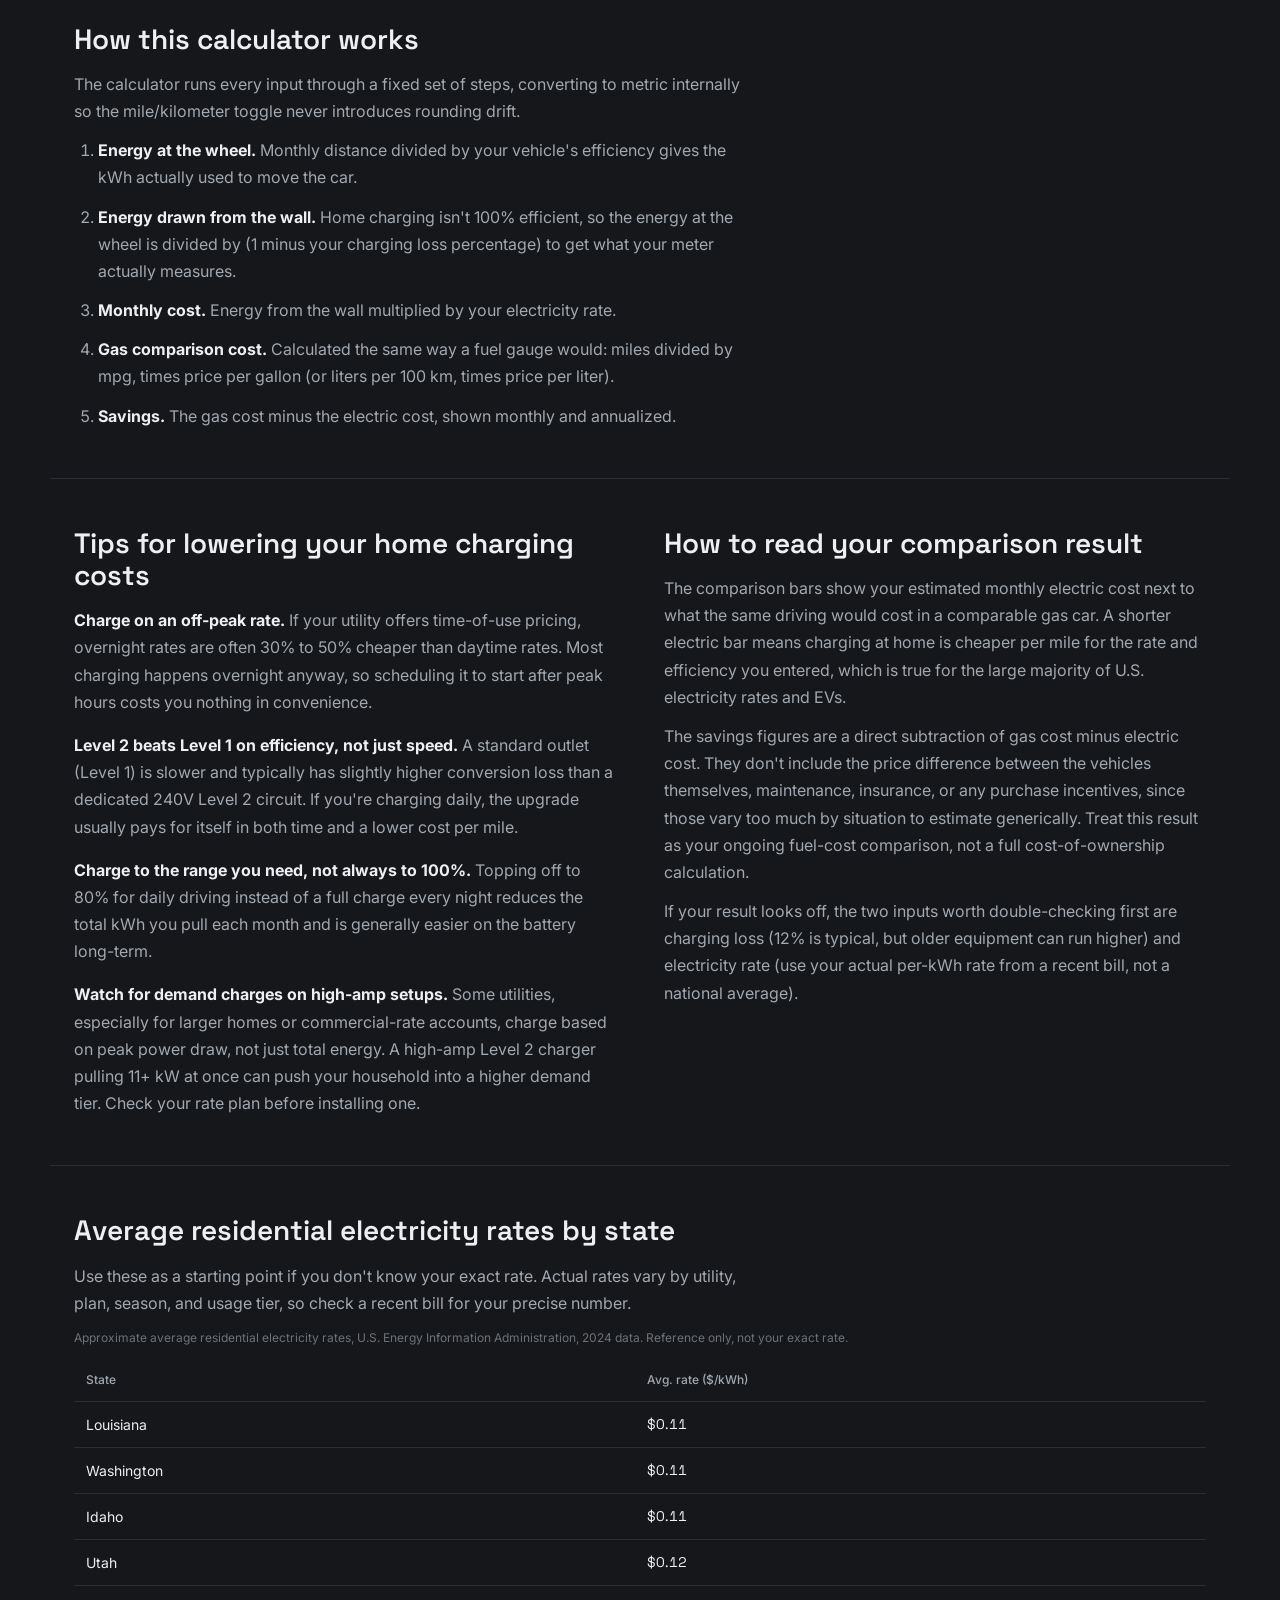
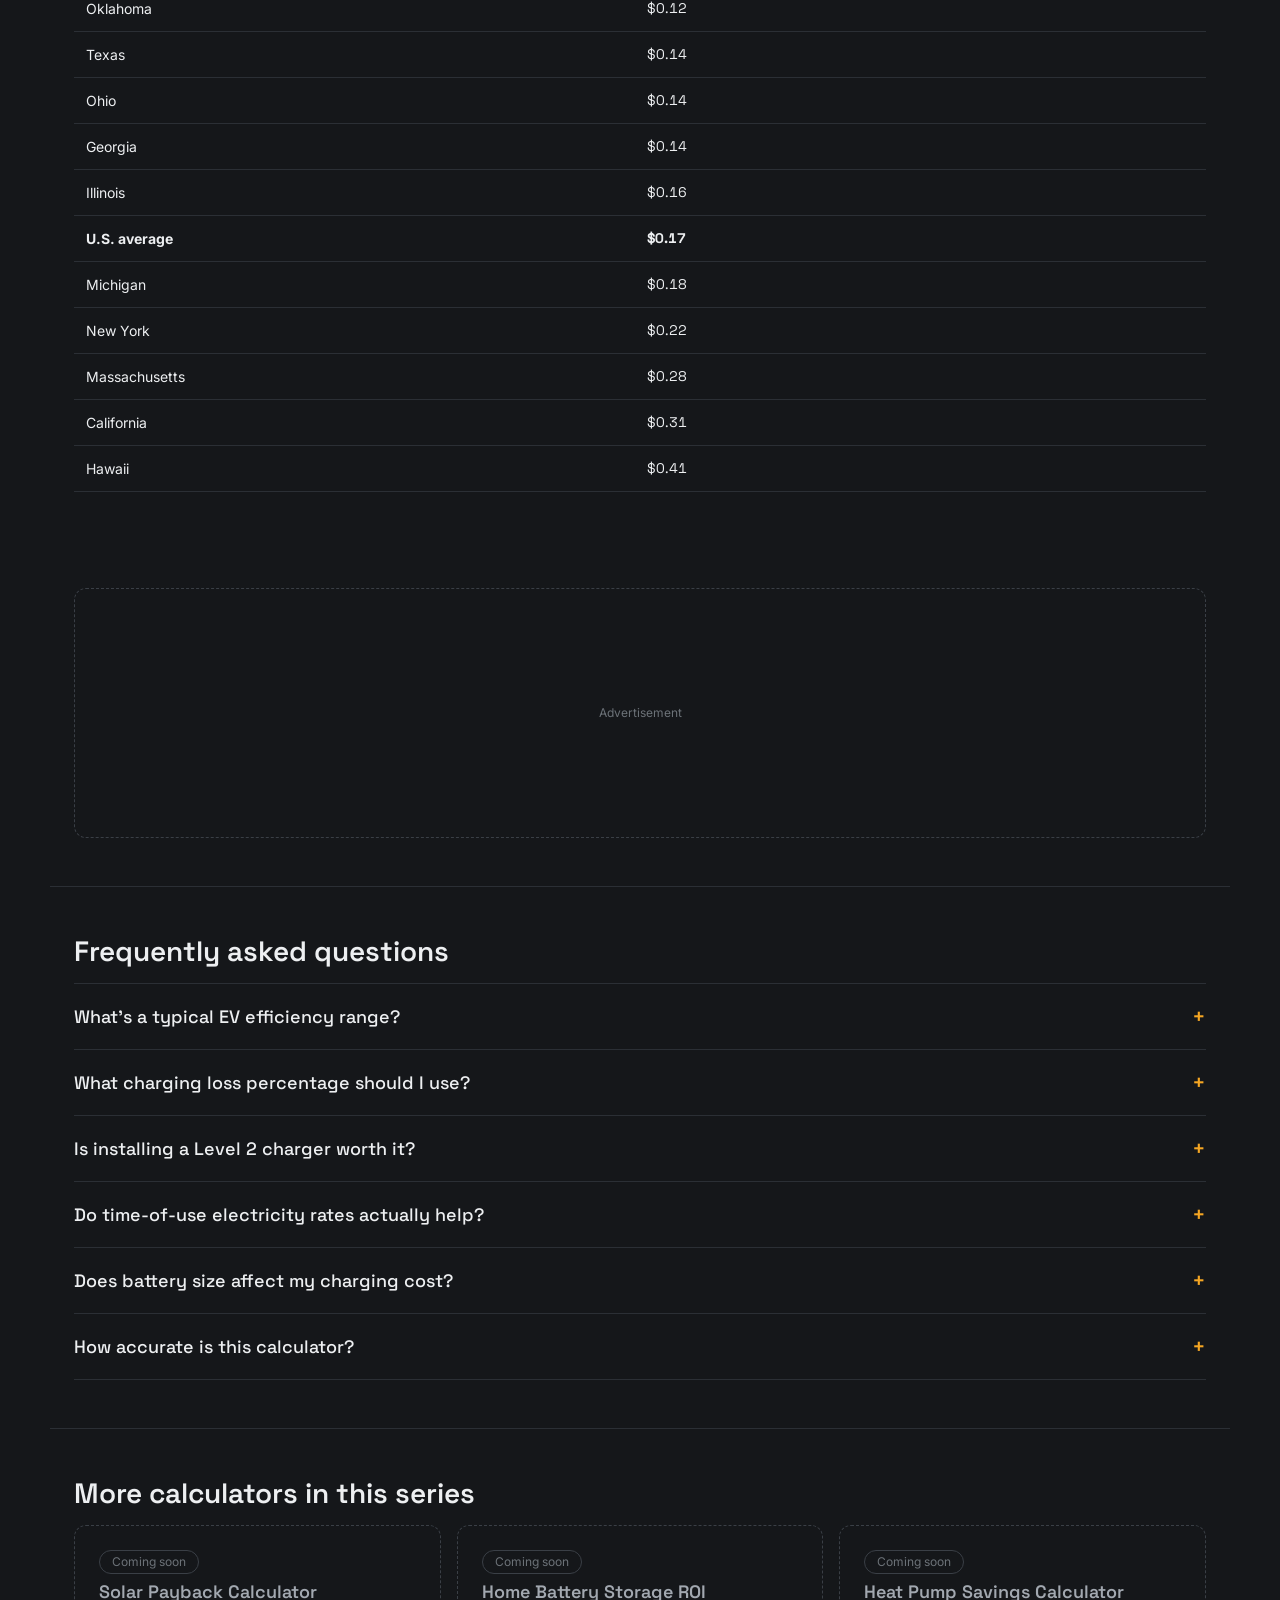
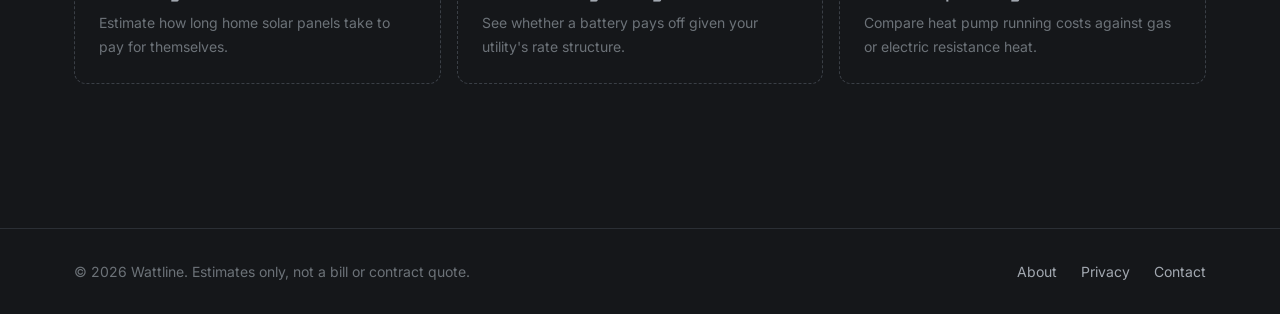
==== commit 1987bdd7: "Add homepage Co-Authored-By: Claude Sonnet 5 <noreply@anthropic.com>" ====
--- a/ev-charging-calculator/index.html
+++ b/ev-charging-calculator/index.html
@@ -246,6 +246,12 @@
         </div>
       </div>
     </section>
+
+    <div class="wrap">
+      <div class="ad-slot" role="complementary" aria-label="Advertisement">
+        <span class="ad-slot__inner">Advertisement</span>
+      </div>
+    </div>
 
     <section class="content-block wrap" aria-labelledby="methodology-heading">
       <h2 id="methodology-heading">How this calculator works</h2>
@@ -369,6 +375,12 @@
       </table>
     </section>
 
+    <div class="wrap">
+      <div class="ad-slot" role="complementary" aria-label="Advertisement">
+        <span class="ad-slot__inner">Advertisement</span>
+      </div>
+    </div>
+
     <section class="content-block wrap" aria-labelledby="faq-heading">
       <h2 id="faq-heading">Frequently asked questions</h2>
       <div class="accordion" id="faq-accordion">
--- a/shared/base.css
+++ b/shared/base.css
@@ -337,6 +337,87 @@
   }
 }
 
+/* -------------------------------- Page intro -------------------------------- */
+/* Shared page header used at the top of every tool and the homepage. */
+
+.sr-only {
+  position: absolute;
+  width: 1px;
+  height: 1px;
+  padding: 0;
+  margin: -1px;
+  overflow: hidden;
+  clip: rect(0, 0, 0, 0);
+  white-space: nowrap;
+  border: 0;
+}
+
+.page-intro {
+  padding-block: var(--space-7) var(--space-6);
+}
+
+.page-intro h1 {
+  font-size: var(--text-2xl);
+  letter-spacing: -0.01em;
+}
+
+.page-intro__sub {
+  margin-top: var(--space-3);
+  max-width: 62ch;
+  color: var(--color-text-secondary);
+  font-size: var(--text-md);
+  line-height: var(--leading-relaxed);
+}
+
+/* ------------------------------- Content block ------------------------------- */
+/* Generic content section used below the tool on every page (methodology,
+   articles, data tables, FAQ, etc). Page-specific stylesheets add layout
+   variants (e.g. a two-column article grid) on top of this base. */
+
+.content-block {
+  padding-block: var(--space-7);
+  border-top: 1px solid var(--color-border);
+}
+
+.content-block h2 {
+  font-size: var(--text-xl);
+  margin-bottom: var(--space-4);
+}
+
+.content-block > p {
+  color: var(--color-text-secondary);
+  line-height: var(--leading-relaxed);
+  max-width: 68ch;
+  margin-bottom: var(--space-3);
+}
+
+/* --------------------------------- Ad slot --------------------------------- */
+/* Reserved space for an ad unit. Fixed min-height prevents layout shift
+   (CLS) once a real ad script fills it. Drop an ad network's snippet
+   inside .ad-slot__inner; keep the wrapper's min-height as-is so the
+   reserved space matches what the ad will actually occupy. */
+
+.ad-slot {
+  margin-block: var(--space-7);
+  border: 1px dashed var(--color-border-strong);
+  border-radius: var(--radius-md);
+  min-height: 250px;
+  display: flex;
+  align-items: center;
+  justify-content: center;
+}
+
+.ad-slot__inner {
+  color: var(--color-text-tertiary);
+  font-size: var(--text-xs);
+}
+
+@media (max-width: 640px) {
+  .ad-slot {
+    min-height: 200px;
+  }
+}
+
 @media (prefers-reduced-motion: reduce) {
   * {
     animation-duration: 0.001ms !important;
--- a/ev-charging-calculator/style.css
+++ b/ev-charging-calculator/style.css
@@ -1,35 +1,6 @@
 /* Page-specific styles for the EV Home Charging Cost Calculator. */
-
-.sr-only {
-  position: absolute;
-  width: 1px;
-  height: 1px;
-  padding: 0;
-  margin: -1px;
-  overflow: hidden;
-  clip: rect(0, 0, 0, 0);
-  white-space: nowrap;
-  border: 0;
-}
-
-/* ------------------------------- Page intro ------------------------------- */
-
-.page-intro {
-  padding-block: var(--space-7) var(--space-6);
-}
-
-.page-intro h1 {
-  font-size: var(--text-2xl);
-  letter-spacing: -0.01em;
-}
-
-.page-intro__sub {
-  margin-top: var(--space-3);
-  max-width: 62ch;
-  color: var(--color-text-secondary);
-  font-size: var(--text-md);
-  line-height: var(--leading-relaxed);
-}
+/* .sr-only, .page-intro, and the base .content-block rules live in
+   shared/base.css — this file only adds what's unique to this tool. */
 
 /* -------------------------------- Calculator -------------------------------- */
 
@@ -313,23 +284,7 @@
 }
 
 /* ------------------------------- Content blocks ------------------------------- */
-
-.content-block {
-  padding-block: var(--space-7);
-  border-top: 1px solid var(--color-border);
-}
-
-.content-block h2 {
-  font-size: var(--text-xl);
-  margin-bottom: var(--space-4);
-}
-
-.content-block > p {
-  color: var(--color-text-secondary);
-  line-height: var(--leading-relaxed);
-  max-width: 68ch;
-  margin-bottom: var(--space-3);
-}
+/* Base .content-block rules live in shared/base.css. */
 
 .method-list {
   display: flex;
